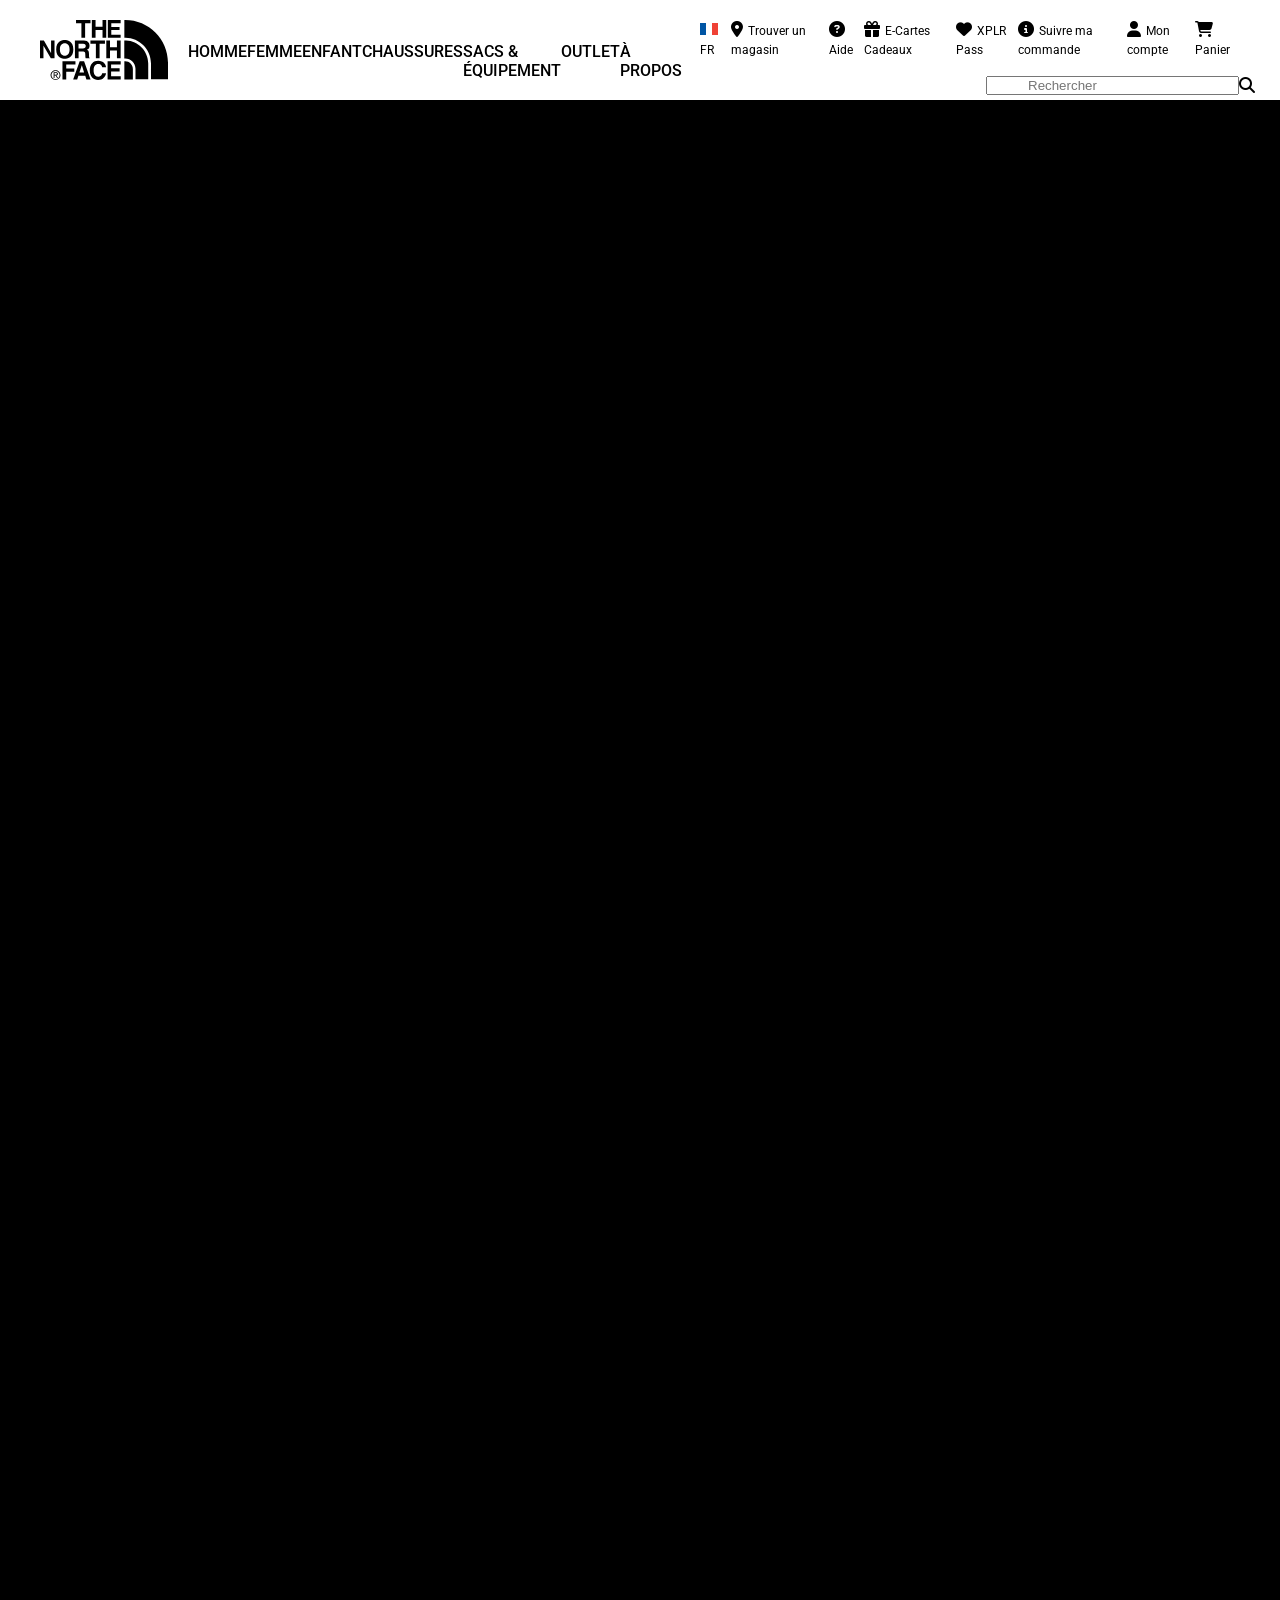
==== index.html @ 05cdafc5 "Add files via upload" ====
<!DOCTYPE html>
<html lang="en">

<head>
    <meta charset="UTF-8">
    <meta http-equiv="X-UA-Compatible" content="IE=edge">
    <meta name="viewport" content="width=device-width, initial-scale=1.0">
    <title>Document</title>
    <link rel="stylesheet" href="./css/style.css">
    <link rel="shortcut icon" href="favicon.ico" type="image/x-icon">
    <link rel="stylesheet" href="https://cdnjs.cloudflare.com/ajax/libs/font-awesome/6.2.1/css/all.min.css" integrity="sha512-MV7K8+y+gLIBoVD59lQIYicR65iaqukzvf/nwasF0nqhPay5w/9lJmVM2hMDcnK1OnMGCdVK+iQrJ7lzPJQd1w==" crossorigin="anonymous" referrerpolicy="no-referrer" />
</head>

<body>

<header>
    <div class="container">
        <div class="left">
            <div class="logo-cont">
                <a href="#" class="logotnf"><img src="./media/svg/logotnf.svg" alt="logo the north face"></a>
            </div>
            <div class="navbar">
                <ul>
                    <li><a href="#">HOMME</a></li>
                    <li><a href="#">FEMME</a></li>
                    <li><a href="#">ENFANT</a></li>
                    <li><a href="#">CHAUSSURES</a></li>
                    <li><a href="#">SACS & ÉQUIPEMENT</a></li>
                    <li><a href="#">OUTLET</a></li>
                    <li><a href="#">À PROPOS</a></li>
                </ul>
            </div>
        </div>
        <div class="right">
            <div class="navbar">
                <ul>
                    <li><a href="#"><img class="france-flag" src="./media/img/french-flag.png" alt="drapeau francais"> FR</a></li>
                    <li><a href="#"><i class="fa-solid fa-location-dot"></i>Trouver un magasin</a></li>
                    <li><a href="#"><i class="fa-solid fa-circle-question"></i>Aide</a></li>
                    <li><a href="#"><i class="fa-solid fa-gift"></i>E-Cartes Cadeaux</a></li>
                    <li><a href="#"><i class="fa-solid fa-heart"></i>XPLR Pass</a></li>
                    <li><a href="#"><i class="fa-solid fa-circle-info"></i>Suivre ma commande</a></li>
                    <li><a href="#"><i class="fa-solid fa-user"></i>Mon compte</a></li>
                    <li><a href="#"><i class="fa-solid fa-cart-shopping"></i>Panier</a></li>
                </ul>
                <div class="search-cont">
                    <div class="search">
                        <form action="">
                            <input type="text" id="search" placeholder="Rechercher">
                        <button><i class="fa-solid fa-magnifying-glass"></i></button>
                        </form>
                    </div>
                </div>
            </div>
        </div>
    </div>
</header>

<div class="sec1"></div>

<script src="./js/index.js"></script>
</body>
</html>
---- css/style.css ----
@import url('https://fonts.googleapis.com/css2?family=Roboto:wght@400;500;700;900&display=swap');
/* RESET */

*, ::before, ::after {
    box-sizing: border-box;
    margin: 0;
    padding: 0;
    text-decoration: none;
    list-style: none;
}

body {
    font-family: 'Roboto', sans-serif;
}

header .container {
    display: flex;
    margin: 20px;
}

header .left,
header .right {
    display: flex;
    width: 50%;
    height: 60px;
    margin: 0 20px;
}

header li a:hover {
    color: #C21F14;
}

header .right li a:hover {
    text-decoration: underline;
}

header .left img {
    height: 100%;
    margin-right: 20px;

}

header .left .navbar {
    width: 100%;
    display: flex;
    align-items: flex-end;
}

header .left ul {
    width: 100%;
    display: flex;
    justify-content: space-around;
}

header .left a {
    font-size: 16px;
    font-weight: 500;
    color: black;
}

header .right .navbar {
    width: 100%;
    display: flex;
    flex-direction: column;
}

header .right ul {
    width: 100%;
    display: flex;
    justify-content: space-around;
    align-items: flex-end;
}

header .right a {
    font-size: 12px;
    font-weight: 400;
    color: black;
}

header .right .france-flag {
    margin-right: 5px;
    height: 12px;
}

header .right i {
    margin-right: 5px;
    font-size: 16px;
}

header .right ul {
    display: flex;
}

header .search-cont {
    display: flex;
    justify-content: flex-end;
    margin: 10px -30px 0 0;
}

header .search {
    width: fit-content;
    font-size: 1em;
    height: 34px;
    line-height: 15px;
}

header .search input {
    position: relative;
    padding: 0 40px;
}


header .search form {
    height: 100%;
    display: flex;
    align-items: center;
    justify-content: center;
    padding: 0 10px;
}

header .search button {
    border: none;
    background-color: white;
    left: -50;
}


.sec1 {
    background-color: black;
    height: 200vh;
    width: 100%;
}
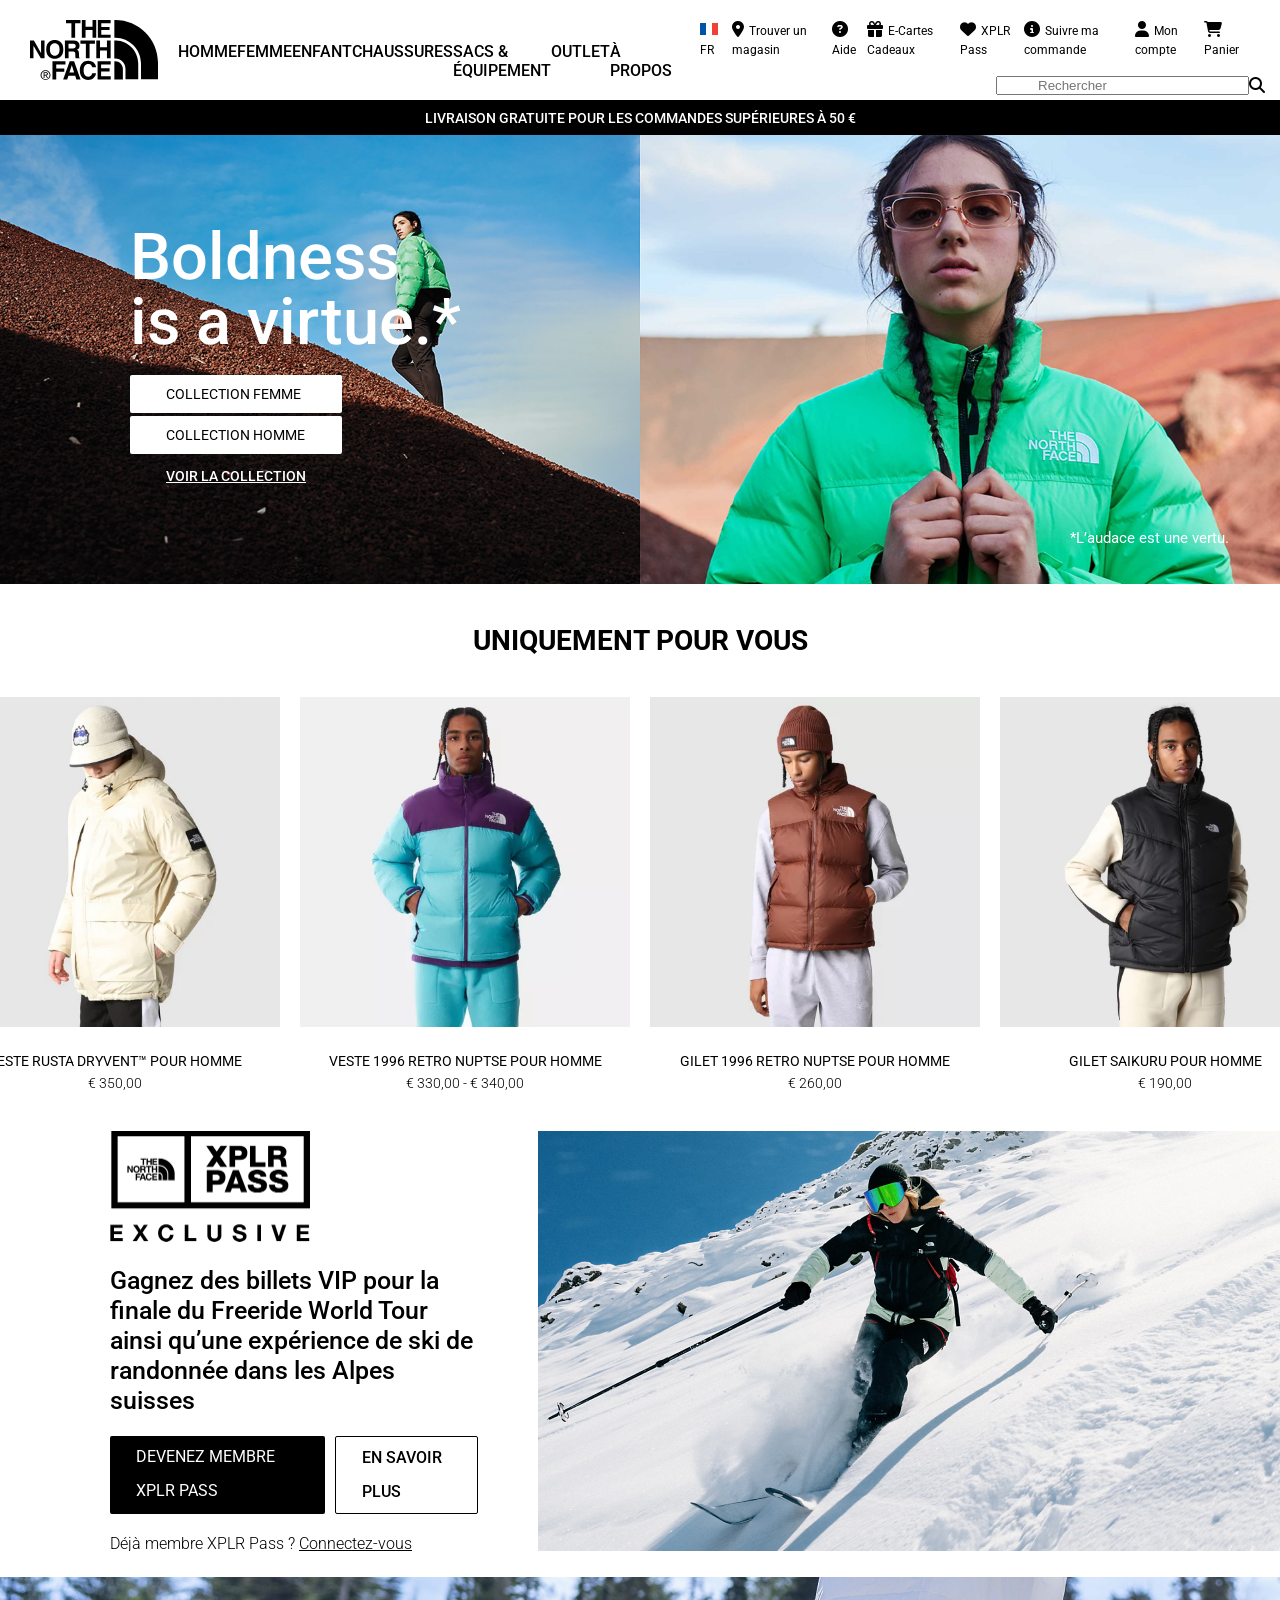
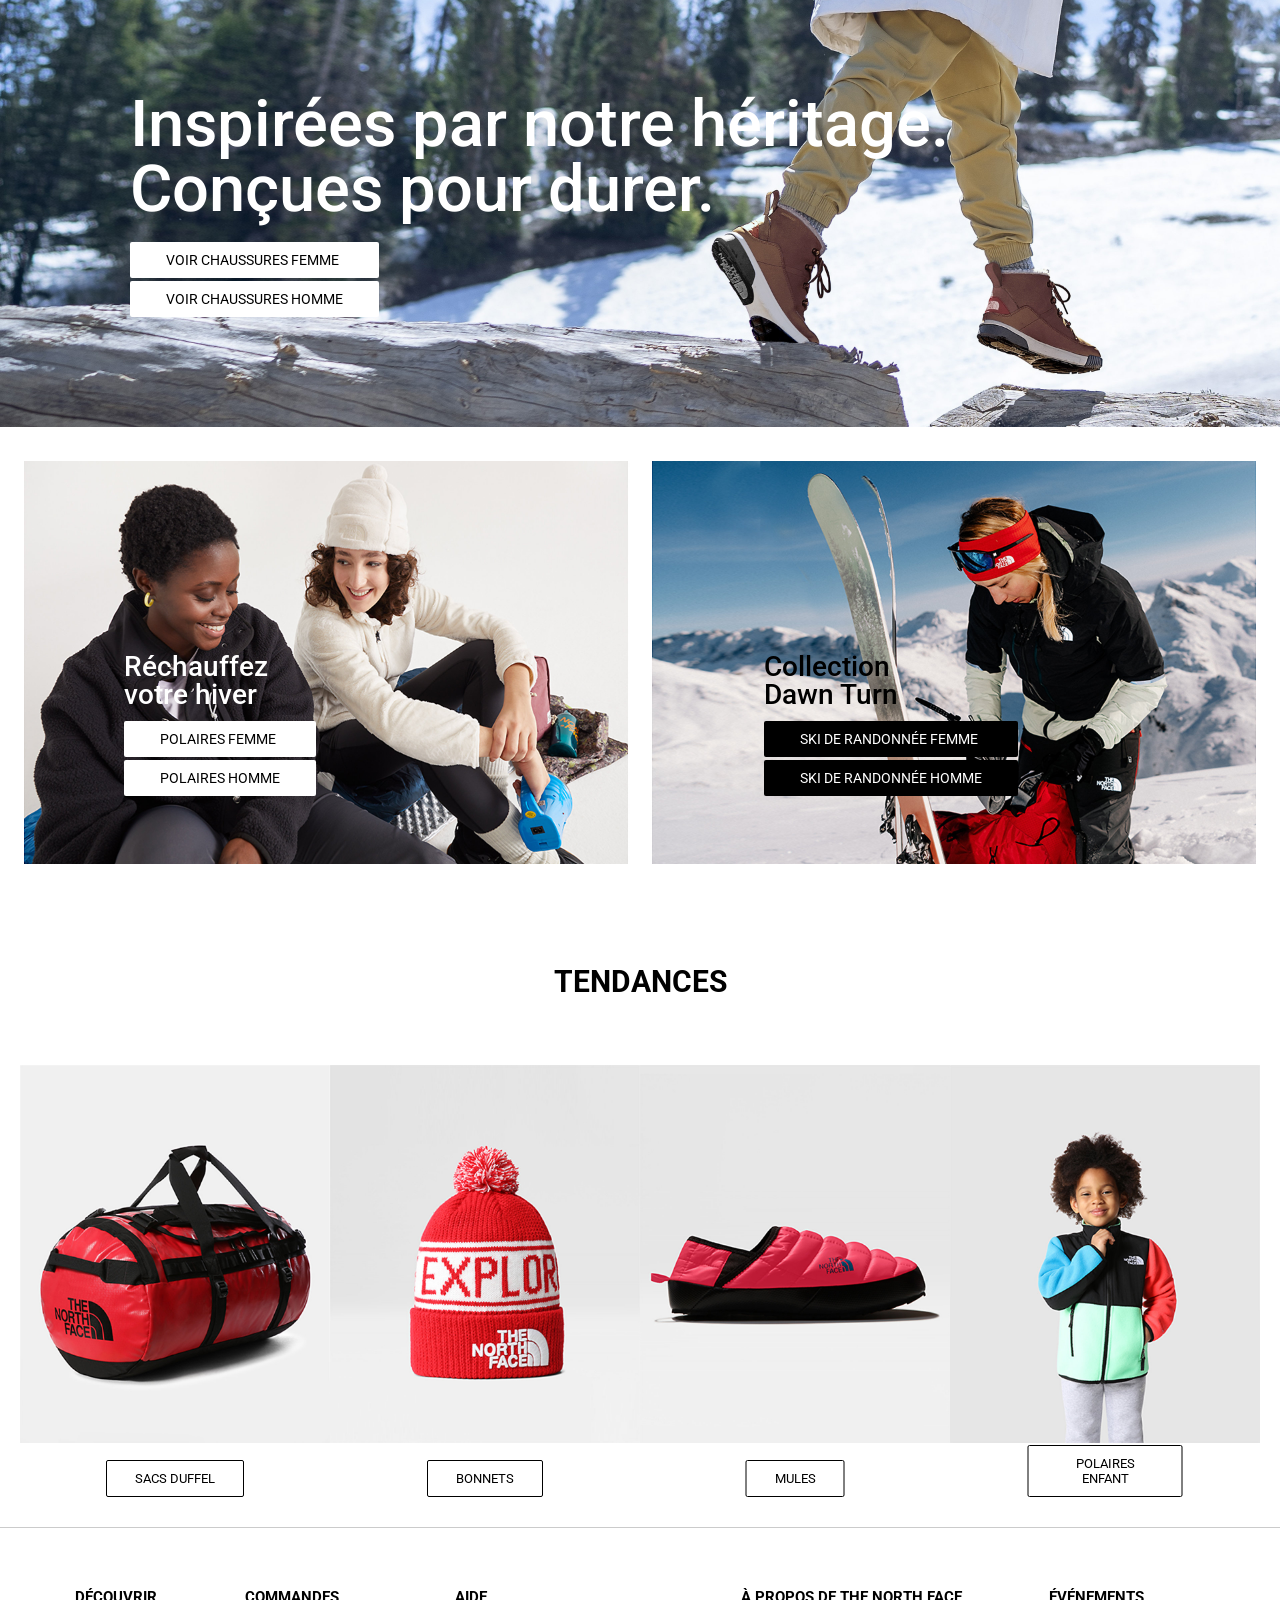
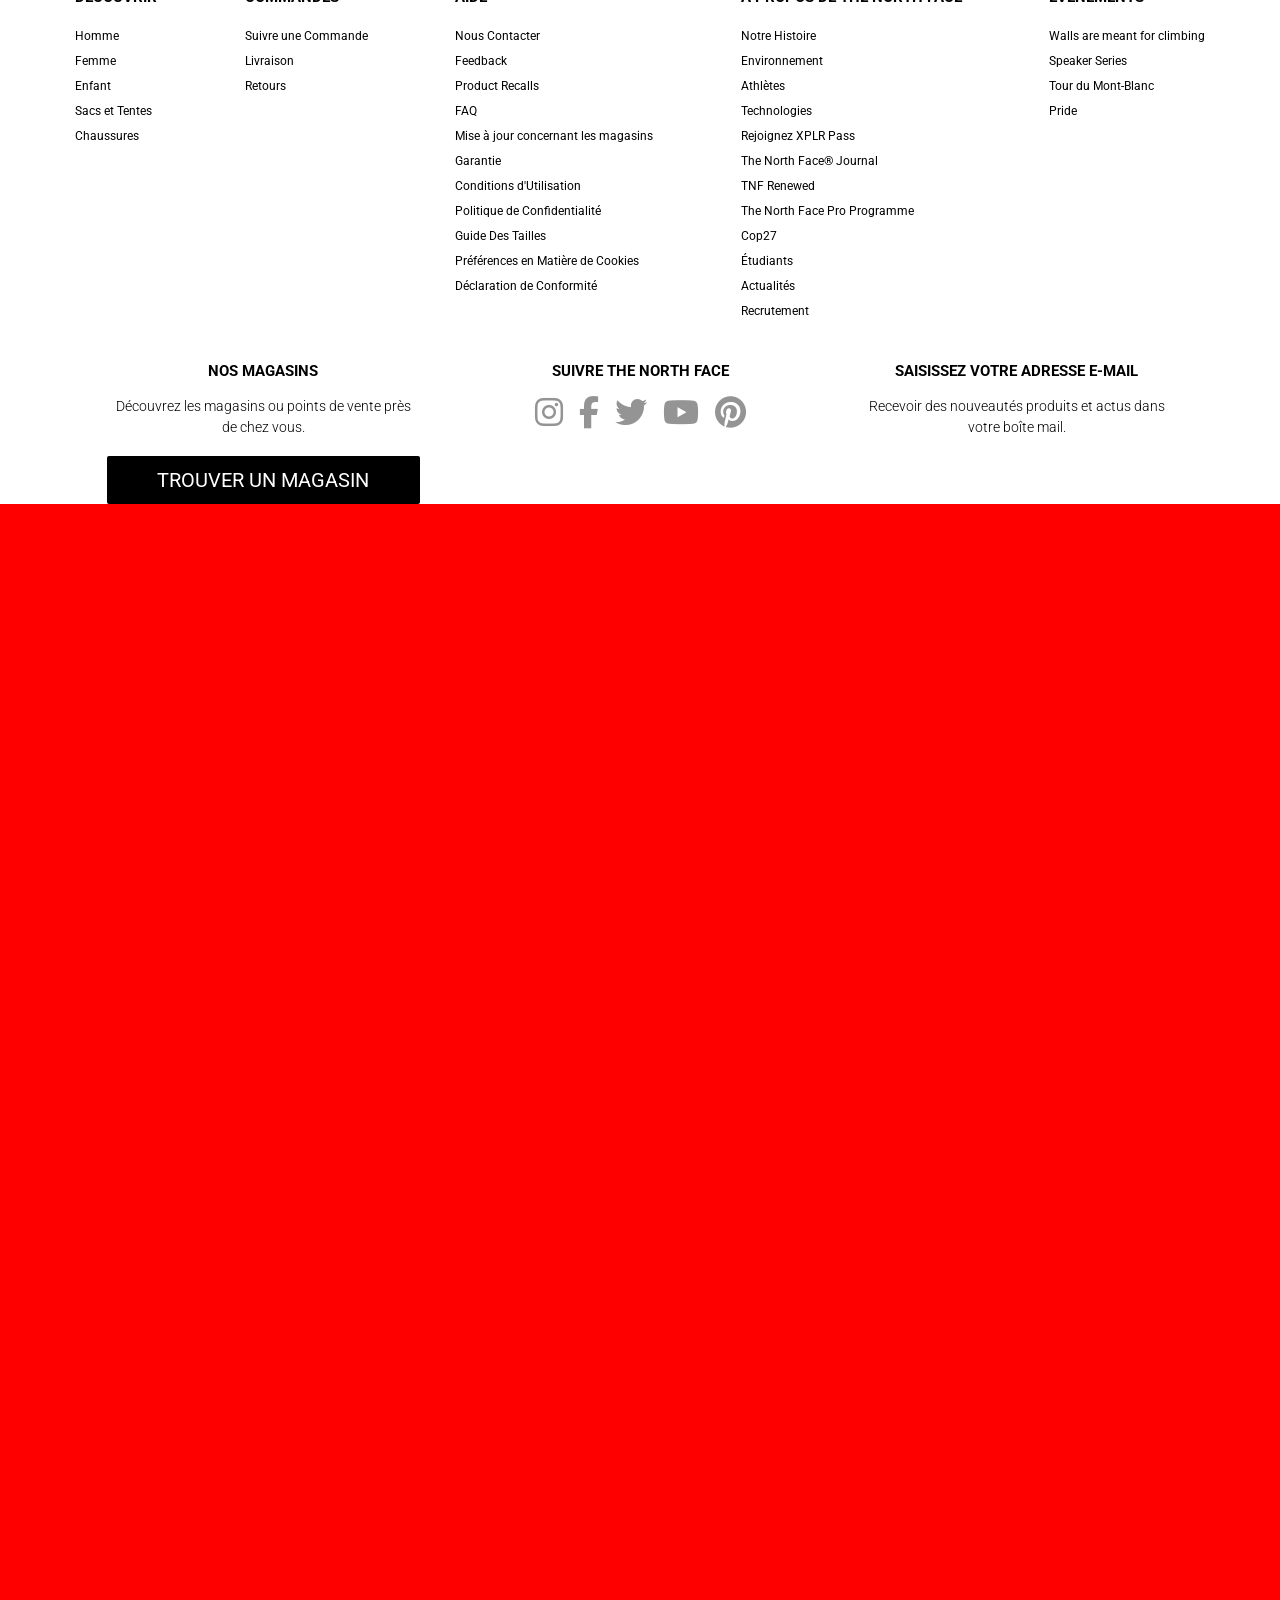
==== commit 1f8e31b7: "Add files via upload" ====
--- a/index.html
+++ b/index.html
@@ -5,7 +5,7 @@
     <meta charset="UTF-8">
     <meta http-equiv="X-UA-Compatible" content="IE=edge">
     <meta name="viewport" content="width=device-width, initial-scale=1.0">
-    <title>Document</title>
+    <title>The North Face | Vêtements Outdoor, Sacs à Dos & Chaussures</title>
     <link rel="stylesheet" href="./css/style.css">
     <link rel="shortcut icon" href="favicon.ico" type="image/x-icon">
     <link rel="stylesheet" href="https://cdnjs.cloudflare.com/ajax/libs/font-awesome/6.2.1/css/all.min.css" integrity="sha512-MV7K8+y+gLIBoVD59lQIYicR65iaqukzvf/nwasF0nqhPay5w/9lJmVM2hMDcnK1OnMGCdVK+iQrJ7lzPJQd1w==" crossorigin="anonymous" referrerpolicy="no-referrer" />
@@ -34,7 +34,7 @@
         <div class="right">
             <div class="navbar">
                 <ul>
-                    <li><a href="#"><img class="france-flag" src="./media/img/french-flag.png" alt="drapeau francais"> FR</a></li>
+                    <li><a href="#"><img class="france-flag" src="./media/img/french-flag.png" alt="french flag"> FR</a></li>
                     <li><a href="#"><i class="fa-solid fa-location-dot"></i>Trouver un magasin</a></li>
                     <li><a href="#"><i class="fa-solid fa-circle-question"></i>Aide</a></li>
                     <li><a href="#"><i class="fa-solid fa-gift"></i>E-Cartes Cadeaux</a></li>
@@ -56,7 +56,259 @@
     </div>
 </header>
 
-<div class="sec1"></div>
+<div class="slide-bar">
+    <p>LIVRAISON GRATUITE POUR LES COMMANDES SUPÉRIEURES À 50 €</p>
+</div>
+
+<section class="banner">
+    <div class="container">
+        <img src="./media/img/banner.jpg" alt="the north face banner">
+        <a href="#" class="click-banner"></a>
+        <div class="information">
+            <h2>Boldness<br> is a virtue.*</h2>
+            <p>*L’audace est une vertu.</p>
+            <div class="btn-cont">
+                <a href="#" class="women" >COLLECTION FEMME</a>
+                <a href="#" class="men" >COLLECTION HOMME</a>
+                <a href="#" class="all" >VOIR LA COLLECTION</a>
+            </div>
+        </div>
+    </div>
+</section>
+
+
+<section class="selection">
+    <div class="container">
+        <h2>UNIQUEMENT POUR VOUS</h2>
+        <div class="products">
+            <div class="product">
+                <div class="product-img">
+                    <a href="#"><img src="./media/img/product-one.jpg" alt=""></a>
+                </div>
+                <div class="info">
+                    <a href="#">
+                        <p class="product-name">VESTE RUSTA DRYVENT™ POUR HOMME</p>
+                        <p class="product-price">€ 350,00</p>
+                    </a>
+                </div>
+            </div>
+            <div class="product">
+                <div class="product-img">
+                    <a href="#"><img src="./media/img/product-two.jpg" alt=""></a>
+                </div>
+                <div class="info">
+                    <a href="#">
+                        <p class="product-name">VESTE 1996 RETRO NUPTSE POUR HOMME</p>
+                        <p class="product-price">€ 330,00 - € 340,00</p>
+                    </a>
+                </div>
+            </div>
+            <div class="product">
+                <div class="product-img">
+                    <a href="#"><img src="./media/img/product-tree.jpg" alt=""></a>
+                </div>
+                <div class="info">
+                    <a href="#">
+                        <p class="product-name">GILET 1996 RETRO NUPTSE POUR HOMME</p>
+                        <p class="product-price">€ 260,00</p>
+                    </a>
+                </div>
+            </div>
+            <div class="product">
+                <div class="product-img">
+                    <a href="#"><img src="./media/img/product-four.jpg" alt=""></a>
+                </div>
+                <div class="info">
+                    <a href="#">
+                        <p class="product-name">GILET SAIKURU POUR HOMME</p>
+                        <p class="product-price">€ 190,00</p>
+                    </a>
+                </div>
+            </div>
+        </div>
+    </div>
+</section>
+
+
+<section class="pass">
+    <div class="container">
+        <div class="left">
+            <img src="./media/img/xplrpass.png" alt="">
+            <h3>Gagnez des billets VIP pour la finale du Freeride World Tour ainsi qu’une expérience de ski de randonnée dans les Alpes suisses</h3>
+            <div class="cont-btn">
+                <a href="#" class="btn-one">DEVENEZ MEMBRE XPLR PASS</a>
+                <a href="#" class="btn-two">EN SAVOIR PLUS</a>
+            </div>
+            <a class="sign-up" href="#"><p>Déjà membre XPLR Pass ? <span>Connectez-vous</span></p></a>
+        </div>
+        <div class="right">
+            <a href="#"><img src="./media/img/ski.jpg" alt=""></a>
+        </div>
+    </div>
+</section>
+
+<section class="shoes">
+    <div class="container">
+        <img src="./media/img/shoes.jpg" alt="">
+        <a href="#" class="click-shoes"></a>
+    </div>
+    <div class="information">
+        <h2>Inspirées par notre héritage.<br> Conçues pour durer.</h2>
+        <div class="btn-cont">
+            <a href="#" class="women">VOIR CHAUSSURES FEMME</a>
+            <a href="#" class="men">VOIR CHAUSSURES HOMME</a>
+        </div>
+    </div>
+</section>
+
+<section class="collection">
+    <div class="container">
+        <div class="card">
+            <img src="./media/img/collection-1.jpg" alt="">
+            <a class="click-collection" href="#"></a>
+            <div class="information">
+                <h2 class="h2-one">Réchauffez<br> votre hiver</h2>
+                <div class="btn-cont btn-one">
+                    <a href="#" class="women">POLAIRES FEMME</a>
+                    <a href="#" class="men">POLAIRES HOMME</a>
+                </div>
+            </div>
+        </div>
+        <div class="card">
+            <img src="./media/img/collection-2.jpg" alt="">
+            <a class="click-collection" href="#"></a>
+            <div class="information">
+                <h2 class="h2-two">Collection<br> Dawn Turn</h2>
+                <div class="btn-cont btn-two">
+                    <a href="#" class="women">SKI DE RANDONNÉE FEMME</a>
+                    <a href="#" class="men">SKI DE RANDONNÉE HOMME</a>
+                </div>
+            </div>
+        </div>
+    </div>
+</section>
+
+
+<section class="tendances">
+    <h2>TENDANCES</h2>
+    <div class="container">
+        <div class="collections">
+            <div class="collection">
+                <img src="./media/img/sac.png" alt="">
+                <a href="#" class="click"></a>
+                <a href="#" class="btn">SACS DUFFEL</a>
+            </div>
+            <div class="collection">
+                <img src="./media/img/bonnet.jpg" alt="">
+                <a href="#" class="click"></a>
+                <a href="#" class="btn">BONNETS</a>
+            </div>
+            <div class="collection">
+                <img src="./media/img/chaussons.jpg" alt="">
+                <a href="#" class="click"></a>
+                <a href="#" class="btn">MULES</a>
+            </div>
+            <div class="collection">
+                <img src="./media/img/kid.jpg" alt="">
+                <a href="#" class="click"></a>
+                <a href="#" class="btn">POLAIRES ENFANT</a>
+            </div>
+        </div>
+    </div>
+</section>
+
+<footer>
+    <div class="container">
+        <div class="top">
+            <div>
+                <h4>DÉCOUVRIR</h4>
+                <ul>
+                    <li><a href="#">Homme</a></li>
+                    <li><a href="#">Femme</a></li>
+                    <li><a href="#">Enfant</a></li>
+                    <li><a href="#">Sacs et Tentes</a></li>
+                    <li><a href="#">Chaussures</a></li>
+                </ul>
+            </div>
+            <div>
+                <h4>COMMANDES</h4>
+                <ul>
+                    <li><a href="#">Suivre une Commande</a></li>
+                    <li><a href="#">Livraison</a></li>
+                    <li><a href="#">Retours</a></li>
+                </ul>
+            </div>
+            <div>
+                <h4>AIDE</h4>
+                <ul>
+                    <li><a href="#">Nous Contacter</a></li>
+                    <li><a href="#">Feedback</a></li>
+                    <li><a href="#">Product Recalls</a></li>
+                    <li><a href="#">FAQ</a></li>
+                    <li><a href="#">Mise à jour concernant les magasins</a></li>
+                    <li><a href="#">Garantie</a></li>
+                    <li><a href="#">Conditions d'Utilisation</a></li>
+                    <li><a href="#">Politique de Confidentialité</a></li>
+                    <li><a href="#">Guide Des Tailles</a></li>
+                    <li><a href="#">Préférences en Matière de Cookies</a></li>
+                    <li><a href="#">Déclaration de Conformité</a></li>
+                </ul>
+            </div>
+            <div>
+                <h4>À PROPOS DE THE NORTH FACE</h4>
+                <ul>
+                    <li><a href="#">Notre Histoire</a></li>
+                    <li><a href="#">Environnement</a></li>
+                    <li><a href="#">Athlètes</a></li>
+                    <li><a href="#">Technologies</a></li>
+                    <li><a href="#">Rejoignez XPLR Pass</a></li>
+                    <li><a href="#">The North Face® Journal</a></li>
+                    <li><a href="#">TNF Renewed</a></li>
+                    <li><a href="#">The North Face Pro Programme</a></li>
+                    <li><a href="#">Cop27</a></li>
+                    <li><a href="#">Étudiants</a></li>
+                    <li><a href="#">Actualités</a></li>
+                    <li><a href="#">Recrutement</a></li>
+                </ul>
+            </div>
+            <div>
+                <h4>ÉVÉNEMENTS</h4>
+                <ul>
+                    <li><a href="#">Walls are meant for climbing</a></li>
+                    <li><a href="#">Speaker Series</a></li>
+                    <li><a href="#">Tour du Mont-Blanc</a></li>
+                    <li><a href="#">Pride</a></li>
+                </ul>
+            </div>
+        </div>
+        <div class="bottom">
+            <div class="div magasin">
+                <h4>NOS MAGASINS</h4>
+                <p>Découvrez les magasins ou points de vente près de chez vous.</p>
+                <a class="btn" href="#">TROUVER UN MAGASIN</a>
+            </div>
+            <div class="div suivre">
+                <h4>SUIVRE THE NORTH FACE</h4>
+                <div class="link">
+                    <a href="#"><i class="fa-brands fa-instagram"></i></a>
+                    <a href="#"><i class="fa-brands fa-facebook-f"></i></a>
+                    <a href="#"><i class="fa-brands fa-twitter"></i></a>
+                    <a href="#"><i class="fa-brands fa-youtube"></i></a>
+                    <a href="#"><i class="fa-brands fa-pinterest"></i></a>
+                </div>
+            </div>
+            <div class="div mail">
+                <h4>SAISISSEZ VOTRE ADRESSE E-MAIL</h4>
+                <p>Recevoir des nouveautés produits et actus dans votre boîte mail.</p>
+                <!-- <div class="mail-imput"></div>
+                <div class="mail-checkbox">Je confirme avoir lu et compris la Politique de Confidentialité de la marque The North Face concernant le traitement de mes données personnelles à des fins promotionnelles et de profilage.</div> -->
+            </div>
+        </div>
+    </div>
+</footer>
+
+
+<div class="workkk"></div>
 
 <script src="./js/index.js"></script>
 </body>
--- a/css/style.css
+++ b/css/style.css
@@ -1,4 +1,4 @@
-@import url('https://fonts.googleapis.com/css2?family=Roboto:wght@400;500;700;900&display=swap');
+@import url('https://fonts.googleapis.com/css2?family=Roboto:wght@300;400;500;700;900&display=swap');
 /* RESET */
 
 *, ::before, ::after {
@@ -15,7 +15,7 @@
 
 header .container {
     display: flex;
-    margin: 20px;
+    margin: 20px 10px;
 }
 
 header .left,
@@ -124,9 +124,579 @@
     left: -50;
 }
 
-
-.sec1 {
-    background-color: black;
+/* SLIDE BAR */
+
+.slide-bar {
+    background-color: black;
+    height: 35px;
+    width: 100%;
+    display: flex;
+    justify-content: center;
+    align-items: center;
+}
+
+.slide-bar p {
+    color: white;
+    font-size: 14px;
+    font-weight: 500;
+}
+
+
+/* BANNER */
+
+.banner {
+    line-height: 0;
+}
+
+.banner a.click-banner {
+    position: absolute;
+    z-index: 99;
+    top: 0;
+    left: 0;
+    height: 100%;
+    width: 100%;
+}
+
+.banner .container {
+    position: relative;
+}
+
+.banner img {
+    width: 100%;
+}
+
+.banner .information {
+    padding: 20px 20px 20px 130px;
+    position: absolute;
+    top: 0;
+    right: 0;
+    width: 100%;
+    height: 100%;
+    display: flex;
+    flex-direction: column;
+    justify-content: center;
+    line-height: 1;
+}
+
+.banner .information h2 {
+    font-size: 65px;
+    font-weight: 500;
+    color: white;
+}
+
+.banner .information p {
+    color: white;
+    font-size: 15px;
+    font-weight: 400;
+    margin: 20px 0;
+}
+
+.banner .information .btn-cont {
+    display: flex;
+    flex-direction: column;
+    align-items: flex-start;
+    width: fit-content;
+}
+
+.banner .information h2 {
+    line-height: 1;
+    margin-bottom: 20px;
+}
+
+.banner .information p {
+    position: absolute;
+    bottom: 4%;
+    right: 4%;
+}
+
+.banner .information .btn-cont a.women,
+.banner .information .btn-cont a.men {
+    background-color: white;
+    color: black;
+    width: 100%;
+    font-size: 14px;
+    padding: 12px 36px;
+    margin-bottom: 3px;
+    border-radius: 2px;
+    z-index: 999;
+    transition: all 0.3s;
+}
+
+.banner .information .btn-cont a.women:hover,
+.banner .information .btn-cont a.men:hover {
+    background-color: black;
+    color: white;
+}
+
+
+.banner .information .btn-cont a.all {
+    padding: 12px 36px;
+    font-size: 14px;
+    font-weight: 500;
+    color: white;
+    text-decoration: underline;
+}
+
+
+/* SELECTION */
+
+.selection {
+    padding: 40px 0 26px 0;
+}
+
+.selection .container {
+    display: flex;
+    flex-direction: column;
+    align-items: center;
+}
+
+.selection h2 {
+    padding-bottom: 40px;
+    font-size: 28px;
+    font-weight: 700;
+}
+
+.selection .products {
+    width: 1380px;
+    display: flex;
+    justify-content: space-between;
+}
+
+.selection .product {
+    width: 330px;
+}
+
+.selection .product-img {
+    width: 100%;
+    height: 330px;
+    margin-bottom: 26px;
+}
+
+.selection .product img {
+    width: 100%;
+}
+
+.selection .product .info {
+    text-align: center;
+}
+
+.selection .info .product-name {
+    color: black;
+    font-size: 14px;
+    font-weight: 400;
+    margin-bottom: 6px;
+}
+
+.selection .info .product-price {
+    color: black;
+    font-size: 14px;
+    font-weight: 300;
+}
+
+
+
+/* XLR PASS */
+
+.pass {
+    margin: 14px 0 26px 0;
+}
+
+
+.pass .container {
+    display: flex;
+    align-items: center;
+    height: 420px;
+    overflow: hidden;
+}
+
+.pass .left {
+    width: 42%;
+    padding: 0 60px 0 110px;
+}
+
+.pass .left img {
+    width: 200px;
+    filter: invert(1);
+}
+
+.pass .left h3 {
+    font-size: 25px;
+    font-weight: 500;
+    line-height: 1.2;
+    margin: 20px 0;
+}
+
+.pass .cont-btn {
+    display: flex;
+    margin-bottom: 20px;
+}
+
+.pass .cont-btn .btn-one {
+    font-size: 16px;
+    font-weight: 400;
+    line-height: 34px;
+    color: white;
+    background-color: black;
+    padding: 4px 26px;
+    margin-right: 10px;
+    border-radius: 2px;
+    transition: all 0.3s;
+}
+
+.pass .cont-btn .btn-two {
+    font-size: 16px;
+    font-weight: 500;
+    line-height: 34px;
+    color: black;
+    background-color: white;
+    border: 1px solid black;
+    padding: 4px 26px;
+    border-radius: 2px;
+    transition: all 0.3s;
+}
+
+.pass .cont-btn .btn-one:hover {
+    background-color: #404040;
+}
+
+.pass .cont-btn .btn-two:hover {
+    background-color: black;
+    color: white;
+}
+
+.pass .sign-up {
+    color: black;
+    font-size: 16px;
+    font-weight: 300;
+}
+
+.pass .sign-up span {
+    text-decoration: underline;
+}
+
+
+.pass .right {
+    width: 58%;
+}
+
+.pass .right a {
+    display: flex;
+    align-items: center;
+    justify-content: center;
+    overflow: hidden;
+}
+
+.pass .right img {
+    transform: scale(0.5);
+}
+
+
+
+/* SHOES */
+
+.shoes {
+    position: relative;
+    display: flex;
+    align-items: center;
+}
+
+.shoes a.click-shoes {
+    position: absolute;
+    z-index: 99;
+    top: 0;
+    left: 0;
+    height: 100%;
+    width: 100%;
+}
+
+.shoes img {
+    width: 100%;
+}
+
+.shoes .information {
+    position: absolute;
+    top: 0;
+    left: 0;
+    padding: 20px 20px 20px 130px;
+    height: 100%;
+    display: flex;
+    flex-direction: column;
+    justify-content: center;
+}
+
+.shoes h2 {
+    font-size: 65px;
+    font-weight: 500;
+    color: white;
+    margin-bottom: 20px;
+
+    line-height: 1;
+}
+
+.shoes .btn-cont {
+    display: flex;
+    flex-direction: column;
+    align-items: flex-start;
+    width: fit-content;
+}
+
+.shoes .btn-cont a {
+    z-index: 999;
+    color: black;
+    background-color: white;
+    font-size: 14px;
+    padding: 10px 36px;
+    border-radius: 2px;
+    width: 100%;
+    transition: all 0.3s;
+}
+
+.shoes .btn-cont a:hover {
+    color: white;
+    background-color: black;
+}
+
+.shoes .btn-cont .women {
+    margin-bottom: 3px;
+}
+
+
+
+/* COLLECTION */
+
+.collection .container {
+    display: flex;
+    margin-top: 10px;
+    padding: 20px 0 30px 0;
+}
+
+.collection .container .card {
+    position: relative;
+}
+
+.collection .card a.click-collection {
+    position: absolute;
+    width: 100%;
+    height: 100%;
+    top: 0;
+    left: 0;
+    z-index: 99;
+}
+
+.collection .card img {
+    width: 100%;
+}
+
+.collection .card .information {
+    position: absolute;
+    top: 0;
+    left: 0;
+    padding: 72px 124px;
+    height: 100%;
+    width: 100%;
+    display: flex;
+    flex-direction: column;
+    justify-content: flex-end;
+}
+
+.collection .card h2 {
+    font-size: 28px;
+    font-weight: 500;
+    margin-bottom: 12px;
+    line-height: 1;
+}
+
+.collection .card .h2-one {
+    color: white;
+}
+
+.collection .card .h2-two {
+    color: black;
+}
+
+.collection .card .btn-cont {
+    display: flex;
+    flex-direction: column;
+    align-items: flex-start;
+    width: fit-content;
+}
+
+.collection .btn-cont a {
+    z-index: 999;
+    font-size: 14px;
+    padding: 10px 36px;
+    border-radius: 2px;
+    width: 100%;
+    transition: all 0.3s;
+}
+
+.collection .btn-one a {
+    color: black;
+    background-color: white;
+}
+
+.collection .btn-two a {
+    color: white;
+    background-color: black;
+}
+
+.collection .btn-one a:hover {
+    color: white;
+    background-color: black;
+}
+
+.collection .btn-two a:hover {
+    background-color: #404040;
+}
+
+.collection .btn-cont .women {
+    margin-bottom: 3px;
+}
+
+
+/* TENDANCES */
+
+.tendances h2 {
+    padding: 66px 0;
+    text-align: center;
+    font-size: 30px;
+    font-weight: 700;
+}
+
+.tendances .container {
+    padding: 0 20px;
+}
+
+.tendances .container .collections {
+    display: flex;
+    justify-content: space-around;
+}
+
+.tendances .collections .collection {
+    width: 444px;
+    text-align: center;
+    position: relative;
+    padding-bottom: 50px;
+    margin-bottom: 30px;
+}
+
+.tendances .collections .click {
+    position: absolute;
+    top: 0;
+    left: 0;
+    width: 100%;
+    height: 100%;
+}
+
+.tendances .collections .collection img {
+    width: 100%;
+}
+
+.tendances .collections .collection .btn {
+    color: black;
+    border: 1px solid black;
+    font-size: 13px;
+    padding: 10px 28px;
+    border-radius: 2px;
+    transition: all 0.3s;
+    position: absolute;
+    bottom: 0;
+    left: 50%;
+    transform: translate(-50%, 0);
+    z-index: 999;
+}
+
+.tendances .collections .collection .btn:hover {
+    background-color: black;
+    color: white;
+}
+
+
+
+/* FOOTER */
+
+footer {
+    border-top: 1px solid #cbcbcb;
+}
+
+footer .container {
+    width: 1130px;
+    margin: 0 auto;
+    padding-top: 60px;
+}
+
+footer .container .top {
+    display: flex;
+    justify-content: space-between;
+    padding-bottom: 40px;
+}
+
+footer .container h4 {
+    font-size: 15px;
+    margin-bottom: 16px;
+}
+
+footer .top li {
+    padding: 3px 0;
+}
+
+footer .top a {
+    color: black;
+    font-size: 12px;
+}
+
+footer .top a:hover {
+    color: #C21F14;
+}
+
+footer .bottom {
+    display: flex;
+    justify-content: space-between;
+}
+
+footer .bottom .div {
+    width: 100%;
+    text-align: center;
+    padding: 0 32px;
+}
+
+footer .bottom p {
+    font-size: 14px;
+    font-weight: 300;
+    line-height: 1.5;
+    margin-bottom: 18px;
+}
+
+footer .magasin .btn {
+    background-color: black;
+    color: white;
+    font-size: 20px;
+    padding: 12px 30px;
+    display: flex;
+    justify-content: center;
+    border-radius: 2px;
+    transition: all 0.3s;
+}
+
+footer .magasin .btn:hover {
+    background-color: #404040;
+}
+
+footer .link i {
+    font-size: 32px;
+    padding: 0 6px;
+    color: #949494;
+    transition: all 0.3s;
+}
+
+footer .link i:hover {
+    color: #C21F14;
+}
+
+
+
+.workkk {
+    background-color: red;
     height: 200vh;
     width: 100%;
 }
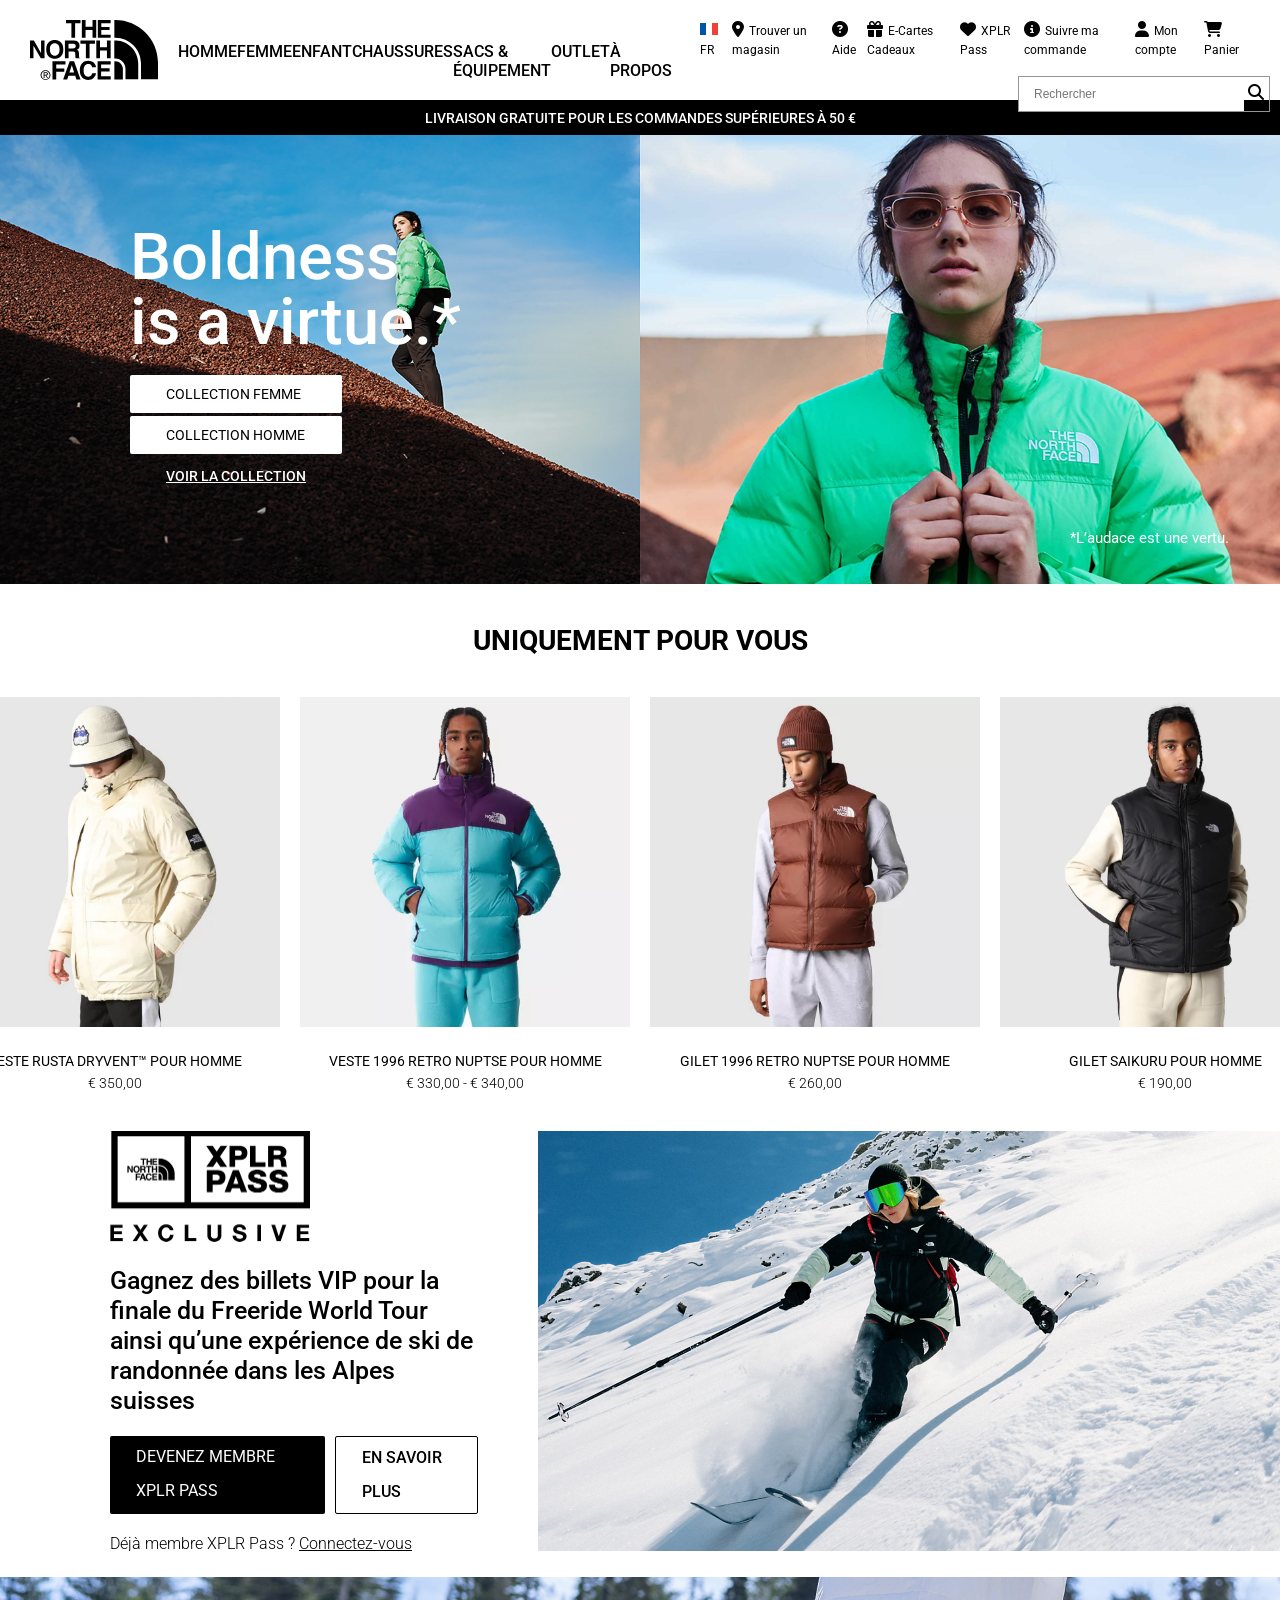
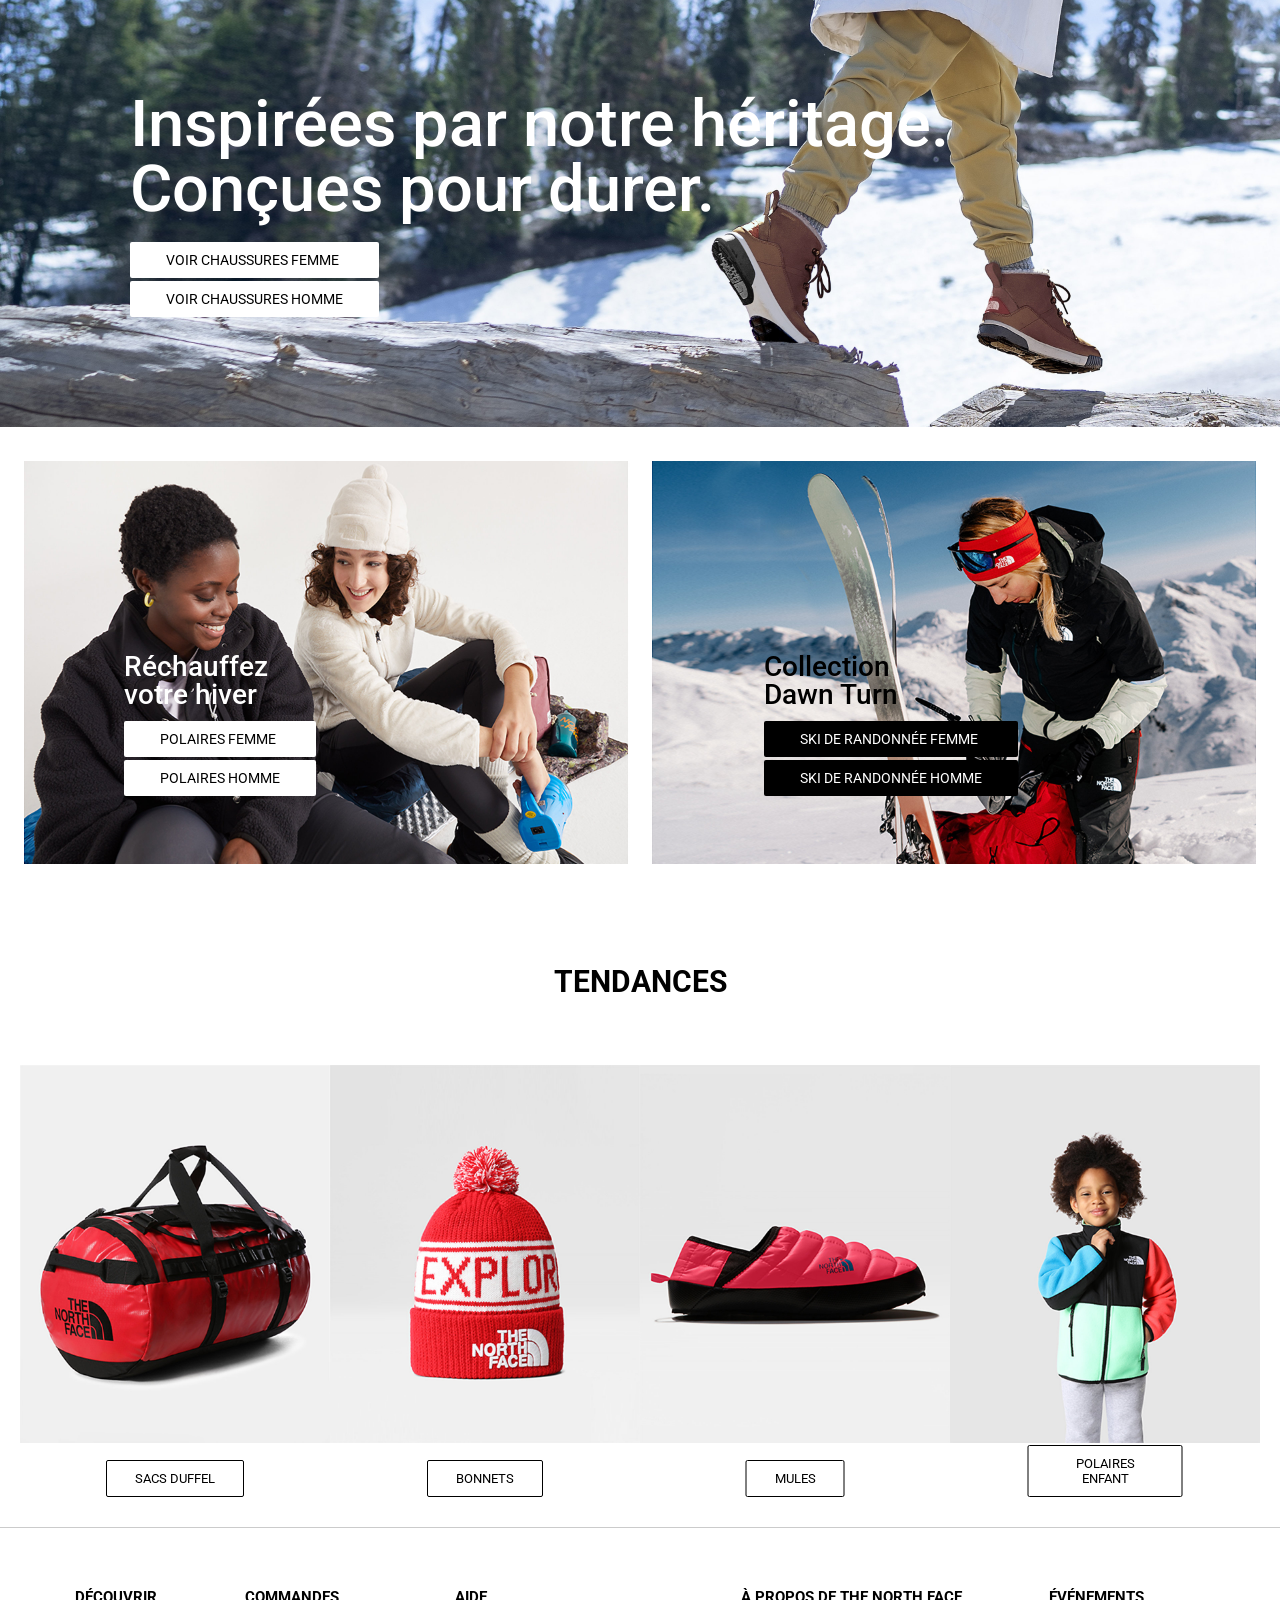
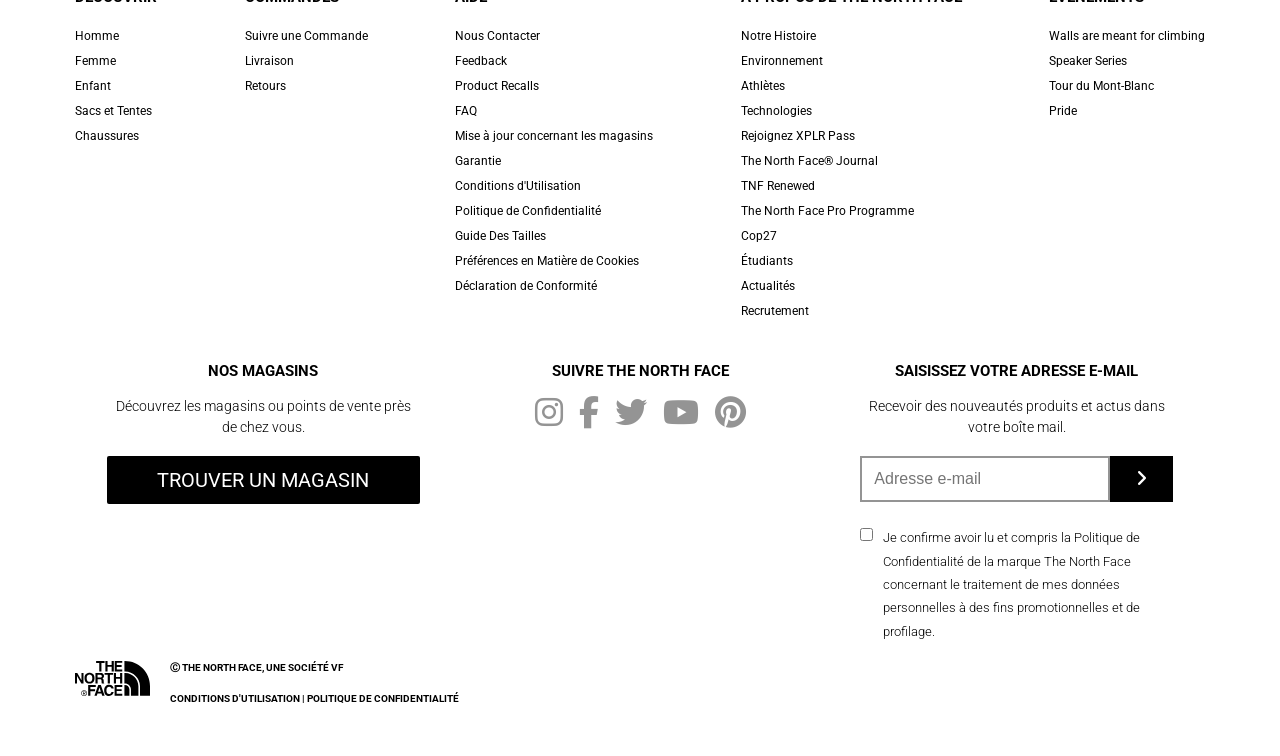
==== commit afacea1d: "Add files via upload" ====
--- a/index.html
+++ b/index.html
@@ -45,10 +45,8 @@
                 </ul>
                 <div class="search-cont">
                     <div class="search">
-                        <form action="">
-                            <input type="text" id="search" placeholder="Rechercher">
-                        <button><i class="fa-solid fa-magnifying-glass"></i></button>
-                        </form>
+                        <input type="text" id="search" placeholder="Rechercher">
+                        <a href="#"><i class="fa-solid fa-magnifying-glass"></i></a>
                     </div>
                 </div>
             </div>
@@ -300,15 +298,25 @@
             <div class="div mail">
                 <h4>SAISISSEZ VOTRE ADRESSE E-MAIL</h4>
                 <p>Recevoir des nouveautés produits et actus dans votre boîte mail.</p>
-                <!-- <div class="mail-imput"></div>
-                <div class="mail-checkbox">Je confirme avoir lu et compris la Politique de Confidentialité de la marque The North Face concernant le traitement de mes données personnelles à des fins promotionnelles et de profilage.</div> -->
+                <div class="mail-input">
+                    <input type="email" name="email" placeholder="Adresse e-mail">
+                    <div class="btn-email"><a href="#"><i class="fa-solid fa-angle-right"></i></a></div>
+                </div>
+                <div class="mail-checkbox">
+                    <input type="checkbox"></input>
+                    <p>Je confirme avoir lu et compris la Politique de Confidentialité de la marque The North Face concernant le traitement de mes données personnelles à des fins promotionnelles et de profilage.</p>
+                </div>
+            </div>
+        </div>
+        <div class="end">
+            <a href="#"><img src="./media/svg/logotnf.svg" alt=""></a>
+            <div class="info">
+                <p>Ⓒ THE NORTH FACE, UNE SOCIÉTÉ VF </p>
+            <a href="#">CONDITIONS D'UTILISATION</a><span> | </span><a href="#">POLITIQUE DE CONFIDENTIALITÉ</a>
             </div>
         </div>
     </div>
 </footer>
-
-
-<div class="workkk"></div>
 
 <script src="./js/index.js"></script>
 </body>
--- a/css/style.css
+++ b/css/style.css
@@ -98,30 +98,15 @@
 }
 
 header .search {
-    width: fit-content;
-    font-size: 1em;
-    height: 34px;
-    line-height: 15px;
+    border: 1px solid #949494;
+    margin-right: 10px;
+    margin-top: 8px;
 }
 
 header .search input {
-    position: relative;
-    padding: 0 40px;
-}
-
-
-header .search form {
-    height: 100%;
-    display: flex;
-    align-items: center;
-    justify-content: center;
-    padding: 0 10px;
-}
-
-header .search button {
     border: none;
-    background-color: white;
-    left: -50;
+    font-size: 12px;
+    padding: 10px 60px 10px 15px;
 }
 
 /* SLIDE BAR */
@@ -693,10 +678,80 @@
     color: #C21F14;
 }
 
-
-
-.workkk {
-    background-color: red;
-    height: 200vh;
-    width: 100%;
-}+footer .mail-input {
+    display: flex;
+    margin-bottom: 24px;
+}
+
+footer .mail-input input {
+    height: 46px;
+    width: 100%;
+    border: 2px solid #949494;
+    padding: 12px;
+    font-size: 16px;
+}
+
+footer .btn-email a {
+    height: 100%;
+    width: 100%;
+    padding: 0 26px;
+    display: flex;
+    align-items: center;
+    color: white;
+    background-color: black;
+    transition: all 0.3s;
+}
+
+footer .btn-email a:hover {
+    background-color: #404040;
+}
+
+footer .btn-email i {
+    font-size: 18px;
+}
+
+footer .mail-checkbox {
+    display: flex;
+    align-items: flex-start;
+}
+
+footer .mail-checkbox input {
+    margin: 2px 10px 0 0;
+}
+
+footer .mail-checkbox p {
+    font-size: 13px;
+    line-height: 1.8;
+    text-align: left;
+}
+
+footer .end {
+    display: flex;
+    margin-bottom: 50px;
+}
+
+footer .end p {
+    font-size: 10px;
+    font-weight: 700;
+    margin-bottom: 12px;
+}
+
+footer .end a {
+    font-size: 10px;
+    font-weight: 700;
+    color: black;
+}
+
+footer .end a:hover {
+    color: #C21F14;
+}
+
+footer .end span {
+    font-size: 10px;
+    font-weight: 700;
+}
+
+footer .end img {
+    width: 75px;
+    margin-right: 20px;
+}
